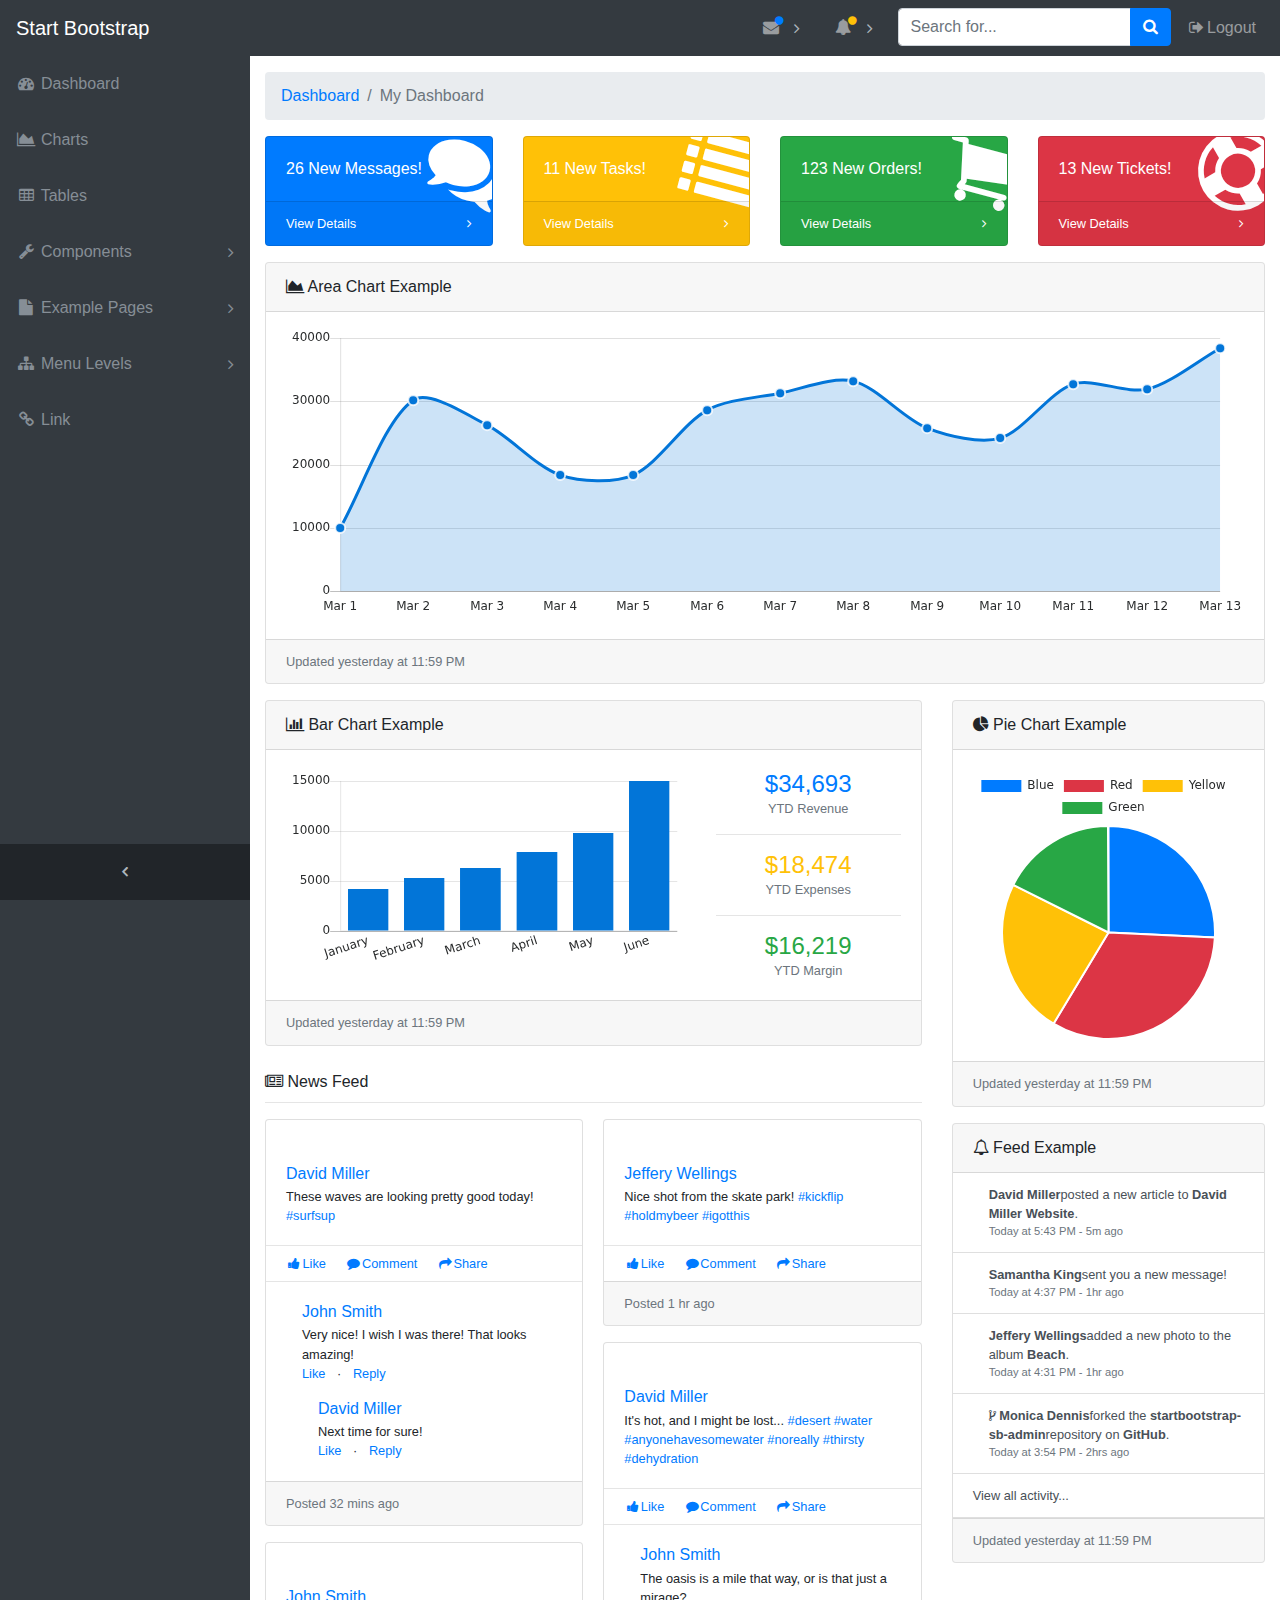
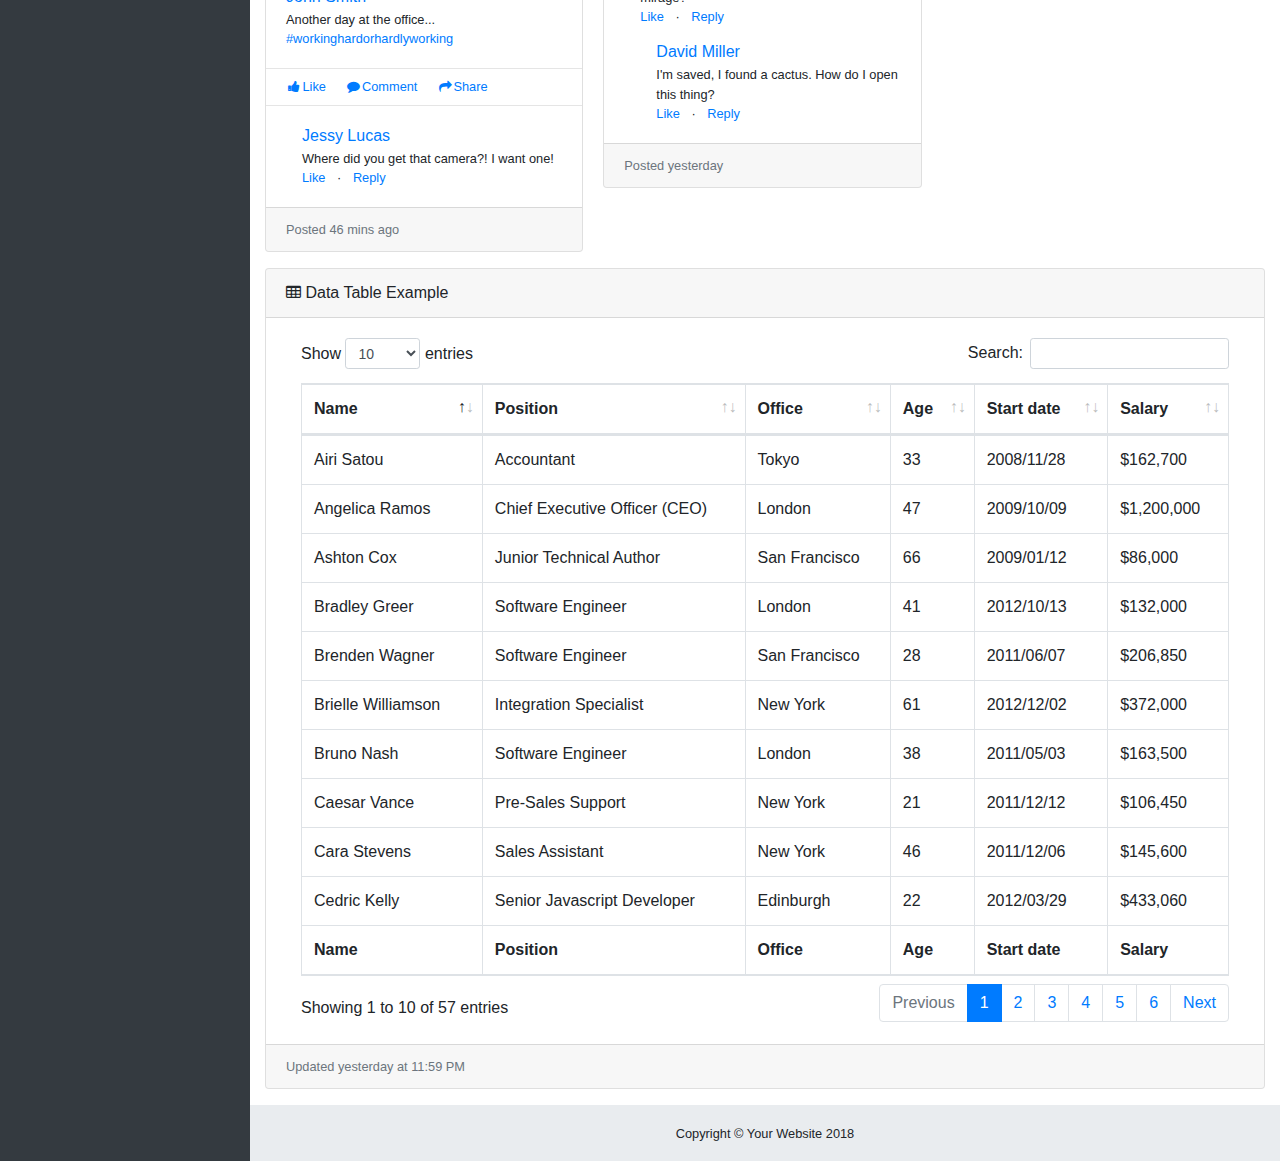
==== Web/template/index.html @ 7e34060b "creacion de estructura angularjs" ====
<!DOCTYPE html>
<html lang="en">

<head>
  <meta charset="utf-8">
  <meta http-equiv="X-UA-Compatible" content="IE=edge">
  <meta name="viewport" content="width=device-width, initial-scale=1, shrink-to-fit=no">
  <meta name="description" content="">
  <meta name="author" content="">
  <title>SB Admin - Start Bootstrap Template</title>
  <!-- Bootstrap core CSS-->
  <link href="vendor/bootstrap/css/bootstrap.min.css" rel="stylesheet">
  <!-- Custom fonts for this template-->
  <link href="vendor/font-awesome/css/font-awesome.min.css" rel="stylesheet" type="text/css">
  <!-- Page level plugin CSS-->
  <link href="vendor/datatables/dataTables.bootstrap4.css" rel="stylesheet">
  <!-- Custom styles for this template-->
  <link href="css/sb-admin.css" rel="stylesheet">
</head>

<body class="fixed-nav sticky-footer bg-dark" id="page-top">
  <!-- Navigation-->
  <nav class="navbar navbar-expand-lg navbar-dark bg-dark fixed-top" id="mainNav">
    <a class="navbar-brand" href="index.html">Start Bootstrap</a>
    <button class="navbar-toggler navbar-toggler-right" type="button" data-toggle="collapse" data-target="#navbarResponsive" aria-controls="navbarResponsive" aria-expanded="false" aria-label="Toggle navigation">
      <span class="navbar-toggler-icon"></span>
    </button>
    <div class="collapse navbar-collapse" id="navbarResponsive">
      <ul class="navbar-nav navbar-sidenav" id="exampleAccordion">
        <li class="nav-item" data-toggle="tooltip" data-placement="right" title="Dashboard">
          <a class="nav-link" href="index.html">
            <i class="fa fa-fw fa-dashboard"></i>
            <span class="nav-link-text">Dashboard</span>
          </a>
        </li>
        <li class="nav-item" data-toggle="tooltip" data-placement="right" title="Charts">
          <a class="nav-link" href="charts.html">
            <i class="fa fa-fw fa-area-chart"></i>
            <span class="nav-link-text">Charts</span>
          </a>
        </li>
        <li class="nav-item" data-toggle="tooltip" data-placement="right" title="Tables">
          <a class="nav-link" href="tables.html">
            <i class="fa fa-fw fa-table"></i>
            <span class="nav-link-text">Tables</span>
          </a>
        </li>
        <li class="nav-item" data-toggle="tooltip" data-placement="right" title="Components">
          <a class="nav-link nav-link-collapse collapsed" data-toggle="collapse" href="#collapseComponents" data-parent="#exampleAccordion">
            <i class="fa fa-fw fa-wrench"></i>
            <span class="nav-link-text">Components</span>
          </a>
          <ul class="sidenav-second-level collapse" id="collapseComponents">
            <li>
              <a href="navbar.html">Navbar</a>
            </li>
            <li>
              <a href="cards.html">Cards</a>
            </li>
          </ul>
        </li>
        <li class="nav-item" data-toggle="tooltip" data-placement="right" title="Example Pages">
          <a class="nav-link nav-link-collapse collapsed" data-toggle="collapse" href="#collapseExamplePages" data-parent="#exampleAccordion">
            <i class="fa fa-fw fa-file"></i>
            <span class="nav-link-text">Example Pages</span>
          </a>
          <ul class="sidenav-second-level collapse" id="collapseExamplePages">
            <li>
              <a href="login.html">Login Page</a>
            </li>
            <li>
              <a href="register.html">Registration Page</a>
            </li>
            <li>
              <a href="forgot-password.html">Forgot Password Page</a>
            </li>
            <li>
              <a href="blank.html">Blank Page</a>
            </li>
          </ul>
        </li>
        <li class="nav-item" data-toggle="tooltip" data-placement="right" title="Menu Levels">
          <a class="nav-link nav-link-collapse collapsed" data-toggle="collapse" href="#collapseMulti" data-parent="#exampleAccordion">
            <i class="fa fa-fw fa-sitemap"></i>
            <span class="nav-link-text">Menu Levels</span>
          </a>
          <ul class="sidenav-second-level collapse" id="collapseMulti">
            <li>
              <a href="#">Second Level Item</a>
            </li>
            <li>
              <a href="#">Second Level Item</a>
            </li>
            <li>
              <a href="#">Second Level Item</a>
            </li>
            <li>
              <a class="nav-link-collapse collapsed" data-toggle="collapse" href="#collapseMulti2">Third Level</a>
              <ul class="sidenav-third-level collapse" id="collapseMulti2">
                <li>
                  <a href="#">Third Level Item</a>
                </li>
                <li>
                  <a href="#">Third Level Item</a>
                </li>
                <li>
                  <a href="#">Third Level Item</a>
                </li>
              </ul>
            </li>
          </ul>
        </li>
        <li class="nav-item" data-toggle="tooltip" data-placement="right" title="Link">
          <a class="nav-link" href="#">
            <i class="fa fa-fw fa-link"></i>
            <span class="nav-link-text">Link</span>
          </a>
        </li>
      </ul>
      <ul class="navbar-nav sidenav-toggler">
        <li class="nav-item">
          <a class="nav-link text-center" id="sidenavToggler">
            <i class="fa fa-fw fa-angle-left"></i>
          </a>
        </li>
      </ul>
      <ul class="navbar-nav ml-auto">
        <li class="nav-item dropdown">
          <a class="nav-link dropdown-toggle mr-lg-2" id="messagesDropdown" href="#" data-toggle="dropdown" aria-haspopup="true" aria-expanded="false">
            <i class="fa fa-fw fa-envelope"></i>
            <span class="d-lg-none">Messages
              <span class="badge badge-pill badge-primary">12 New</span>
            </span>
            <span class="indicator text-primary d-none d-lg-block">
              <i class="fa fa-fw fa-circle"></i>
            </span>
          </a>
          <div class="dropdown-menu" aria-labelledby="messagesDropdown">
            <h6 class="dropdown-header">New Messages:</h6>
            <div class="dropdown-divider"></div>
            <a class="dropdown-item" href="#">
              <strong>David Miller</strong>
              <span class="small float-right text-muted">11:21 AM</span>
              <div class="dropdown-message small">Hey there! This new version of SB Admin is pretty awesome! These messages clip off when they reach the end of the box so they don't overflow over to the sides!</div>
            </a>
            <div class="dropdown-divider"></div>
            <a class="dropdown-item" href="#">
              <strong>Jane Smith</strong>
              <span class="small float-right text-muted">11:21 AM</span>
              <div class="dropdown-message small">I was wondering if you could meet for an appointment at 3:00 instead of 4:00. Thanks!</div>
            </a>
            <div class="dropdown-divider"></div>
            <a class="dropdown-item" href="#">
              <strong>John Doe</strong>
              <span class="small float-right text-muted">11:21 AM</span>
              <div class="dropdown-message small">I've sent the final files over to you for review. When you're able to sign off of them let me know and we can discuss distribution.</div>
            </a>
            <div class="dropdown-divider"></div>
            <a class="dropdown-item small" href="#">View all messages</a>
          </div>
        </li>
        <li class="nav-item dropdown">
          <a class="nav-link dropdown-toggle mr-lg-2" id="alertsDropdown" href="#" data-toggle="dropdown" aria-haspopup="true" aria-expanded="false">
            <i class="fa fa-fw fa-bell"></i>
            <span class="d-lg-none">Alerts
              <span class="badge badge-pill badge-warning">6 New</span>
            </span>
            <span class="indicator text-warning d-none d-lg-block">
              <i class="fa fa-fw fa-circle"></i>
            </span>
          </a>
          <div class="dropdown-menu" aria-labelledby="alertsDropdown">
            <h6 class="dropdown-header">New Alerts:</h6>
            <div class="dropdown-divider"></div>
            <a class="dropdown-item" href="#">
              <span class="text-success">
                <strong>
                  <i class="fa fa-long-arrow-up fa-fw"></i>Status Update</strong>
              </span>
              <span class="small float-right text-muted">11:21 AM</span>
              <div class="dropdown-message small">This is an automated server response message. All systems are online.</div>
            </a>
            <div class="dropdown-divider"></div>
            <a class="dropdown-item" href="#">
              <span class="text-danger">
                <strong>
                  <i class="fa fa-long-arrow-down fa-fw"></i>Status Update</strong>
              </span>
              <span class="small float-right text-muted">11:21 AM</span>
              <div class="dropdown-message small">This is an automated server response message. All systems are online.</div>
            </a>
            <div class="dropdown-divider"></div>
            <a class="dropdown-item" href="#">
              <span class="text-success">
                <strong>
                  <i class="fa fa-long-arrow-up fa-fw"></i>Status Update</strong>
              </span>
              <span class="small float-right text-muted">11:21 AM</span>
              <div class="dropdown-message small">This is an automated server response message. All systems are online.</div>
            </a>
            <div class="dropdown-divider"></div>
            <a class="dropdown-item small" href="#">View all alerts</a>
          </div>
        </li>
        <li class="nav-item">
          <form class="form-inline my-2 my-lg-0 mr-lg-2">
            <div class="input-group">
              <input class="form-control" type="text" placeholder="Search for...">
              <span class="input-group-append">
                <button class="btn btn-primary" type="button">
                  <i class="fa fa-search"></i>
                </button>
              </span>
            </div>
          </form>
        </li>
        <li class="nav-item">
          <a class="nav-link" data-toggle="modal" data-target="#exampleModal">
            <i class="fa fa-fw fa-sign-out"></i>Logout</a>
        </li>
      </ul>
    </div>
  </nav>
  <div class="content-wrapper">
    <div class="container-fluid">
      <!-- Breadcrumbs-->
      <ol class="breadcrumb">
        <li class="breadcrumb-item">
          <a href="#">Dashboard</a>
        </li>
        <li class="breadcrumb-item active">My Dashboard</li>
      </ol>
      <!-- Icon Cards-->
      <div class="row">
        <div class="col-xl-3 col-sm-6 mb-3">
          <div class="card text-white bg-primary o-hidden h-100">
            <div class="card-body">
              <div class="card-body-icon">
                <i class="fa fa-fw fa-comments"></i>
              </div>
              <div class="mr-5">26 New Messages!</div>
            </div>
            <a class="card-footer text-white clearfix small z-1" href="#">
              <span class="float-left">View Details</span>
              <span class="float-right">
                <i class="fa fa-angle-right"></i>
              </span>
            </a>
          </div>
        </div>
        <div class="col-xl-3 col-sm-6 mb-3">
          <div class="card text-white bg-warning o-hidden h-100">
            <div class="card-body">
              <div class="card-body-icon">
                <i class="fa fa-fw fa-list"></i>
              </div>
              <div class="mr-5">11 New Tasks!</div>
            </div>
            <a class="card-footer text-white clearfix small z-1" href="#">
              <span class="float-left">View Details</span>
              <span class="float-right">
                <i class="fa fa-angle-right"></i>
              </span>
            </a>
          </div>
        </div>
        <div class="col-xl-3 col-sm-6 mb-3">
          <div class="card text-white bg-success o-hidden h-100">
            <div class="card-body">
              <div class="card-body-icon">
                <i class="fa fa-fw fa-shopping-cart"></i>
              </div>
              <div class="mr-5">123 New Orders!</div>
            </div>
            <a class="card-footer text-white clearfix small z-1" href="#">
              <span class="float-left">View Details</span>
              <span class="float-right">
                <i class="fa fa-angle-right"></i>
              </span>
            </a>
          </div>
        </div>
        <div class="col-xl-3 col-sm-6 mb-3">
          <div class="card text-white bg-danger o-hidden h-100">
            <div class="card-body">
              <div class="card-body-icon">
                <i class="fa fa-fw fa-support"></i>
              </div>
              <div class="mr-5">13 New Tickets!</div>
            </div>
            <a class="card-footer text-white clearfix small z-1" href="#">
              <span class="float-left">View Details</span>
              <span class="float-right">
                <i class="fa fa-angle-right"></i>
              </span>
            </a>
          </div>
        </div>
      </div>
      <!-- Area Chart Example-->
      <div class="card mb-3">
        <div class="card-header">
          <i class="fa fa-area-chart"></i> Area Chart Example</div>
        <div class="card-body">
          <canvas id="myAreaChart" width="100%" height="30"></canvas>
        </div>
        <div class="card-footer small text-muted">Updated yesterday at 11:59 PM</div>
      </div>
      <div class="row">
        <div class="col-lg-8">
          <!-- Example Bar Chart Card-->
          <div class="card mb-3">
            <div class="card-header">
              <i class="fa fa-bar-chart"></i> Bar Chart Example</div>
            <div class="card-body">
              <div class="row">
                <div class="col-sm-8 my-auto">
                  <canvas id="myBarChart" width="100" height="50"></canvas>
                </div>
                <div class="col-sm-4 text-center my-auto">
                  <div class="h4 mb-0 text-primary">$34,693</div>
                  <div class="small text-muted">YTD Revenue</div>
                  <hr>
                  <div class="h4 mb-0 text-warning">$18,474</div>
                  <div class="small text-muted">YTD Expenses</div>
                  <hr>
                  <div class="h4 mb-0 text-success">$16,219</div>
                  <div class="small text-muted">YTD Margin</div>
                </div>
              </div>
            </div>
            <div class="card-footer small text-muted">Updated yesterday at 11:59 PM</div>
          </div>
          <!-- Card Columns Example Social Feed-->
          <div class="mb-0 mt-4">
            <i class="fa fa-newspaper-o"></i> News Feed</div>
          <hr class="mt-2">
          <div class="card-columns">
            <!-- Example Social Card-->
            <div class="card mb-3">
              <a href="#">
                <img class="card-img-top img-fluid w-100" src="https://unsplash.it/700/450?image=610" alt="">
              </a>
              <div class="card-body">
                <h6 class="card-title mb-1"><a href="#">David Miller</a></h6>
                <p class="card-text small">These waves are looking pretty good today!
                  <a href="#">#surfsup</a>
                </p>
              </div>
              <hr class="my-0">
              <div class="card-body py-2 small">
                <a class="mr-3 d-inline-block" href="#">
                  <i class="fa fa-fw fa-thumbs-up"></i>Like</a>
                <a class="mr-3 d-inline-block" href="#">
                  <i class="fa fa-fw fa-comment"></i>Comment</a>
                <a class="d-inline-block" href="#">
                  <i class="fa fa-fw fa-share"></i>Share</a>
              </div>
              <hr class="my-0">
              <div class="card-body small bg-faded">
                <div class="media">
                  <img class="d-flex mr-3" src="http://placehold.it/45x45" alt="">
                  <div class="media-body">
                    <h6 class="mt-0 mb-1"><a href="#">John Smith</a></h6>Very nice! I wish I was there! That looks amazing!
                    <ul class="list-inline mb-0">
                      <li class="list-inline-item">
                        <a href="#">Like</a>
                      </li>
                      <li class="list-inline-item">·</li>
                      <li class="list-inline-item">
                        <a href="#">Reply</a>
                      </li>
                    </ul>
                    <div class="media mt-3">
                      <a class="d-flex pr-3" href="#">
                        <img src="http://placehold.it/45x45" alt="">
                      </a>
                      <div class="media-body">
                        <h6 class="mt-0 mb-1"><a href="#">David Miller</a></h6>Next time for sure!
                        <ul class="list-inline mb-0">
                          <li class="list-inline-item">
                            <a href="#">Like</a>
                          </li>
                          <li class="list-inline-item">·</li>
                          <li class="list-inline-item">
                            <a href="#">Reply</a>
                          </li>
                        </ul>
                      </div>
                    </div>
                  </div>
                </div>
              </div>
              <div class="card-footer small text-muted">Posted 32 mins ago</div>
            </div>
            <!-- Example Social Card-->
            <div class="card mb-3">
              <a href="#">
                <img class="card-img-top img-fluid w-100" src="https://unsplash.it/700/450?image=180" alt="">
              </a>
              <div class="card-body">
                <h6 class="card-title mb-1"><a href="#">John Smith</a></h6>
                <p class="card-text small">Another day at the office...
                  <a href="#">#workinghardorhardlyworking</a>
                </p>
              </div>
              <hr class="my-0">
              <div class="card-body py-2 small">
                <a class="mr-3 d-inline-block" href="#">
                  <i class="fa fa-fw fa-thumbs-up"></i>Like</a>
                <a class="mr-3 d-inline-block" href="#">
                  <i class="fa fa-fw fa-comment"></i>Comment</a>
                <a class="d-inline-block" href="#">
                  <i class="fa fa-fw fa-share"></i>Share</a>
              </div>
              <hr class="my-0">
              <div class="card-body small bg-faded">
                <div class="media">
                  <img class="d-flex mr-3" src="http://placehold.it/45x45" alt="">
                  <div class="media-body">
                    <h6 class="mt-0 mb-1"><a href="#">Jessy Lucas</a></h6>Where did you get that camera?! I want one!
                    <ul class="list-inline mb-0">
                      <li class="list-inline-item">
                        <a href="#">Like</a>
                      </li>
                      <li class="list-inline-item">·</li>
                      <li class="list-inline-item">
                        <a href="#">Reply</a>
                      </li>
                    </ul>
                  </div>
                </div>
              </div>
              <div class="card-footer small text-muted">Posted 46 mins ago</div>
            </div>
            <!-- Example Social Card-->
            <div class="card mb-3">
              <a href="#">
                <img class="card-img-top img-fluid w-100" src="https://unsplash.it/700/450?image=281" alt="">
              </a>
              <div class="card-body">
                <h6 class="card-title mb-1"><a href="#">Jeffery Wellings</a></h6>
                <p class="card-text small">Nice shot from the skate park!
                  <a href="#">#kickflip</a>
                  <a href="#">#holdmybeer</a>
                  <a href="#">#igotthis</a>
                </p>
              </div>
              <hr class="my-0">
              <div class="card-body py-2 small">
                <a class="mr-3 d-inline-block" href="#">
                  <i class="fa fa-fw fa-thumbs-up"></i>Like</a>
                <a class="mr-3 d-inline-block" href="#">
                  <i class="fa fa-fw fa-comment"></i>Comment</a>
                <a class="d-inline-block" href="#">
                  <i class="fa fa-fw fa-share"></i>Share</a>
              </div>
              <div class="card-footer small text-muted">Posted 1 hr ago</div>
            </div>
            <!-- Example Social Card-->
            <div class="card mb-3">
              <a href="#">
                <img class="card-img-top img-fluid w-100" src="https://unsplash.it/700/450?image=185" alt="">
              </a>
              <div class="card-body">
                <h6 class="card-title mb-1"><a href="#">David Miller</a></h6>
                <p class="card-text small">It's hot, and I might be lost...
                  <a href="#">#desert</a>
                  <a href="#">#water</a>
                  <a href="#">#anyonehavesomewater</a>
                  <a href="#">#noreally</a>
                  <a href="#">#thirsty</a>
                  <a href="#">#dehydration</a>
                </p>
              </div>
              <hr class="my-0">
              <div class="card-body py-2 small">
                <a class="mr-3 d-inline-block" href="#">
                  <i class="fa fa-fw fa-thumbs-up"></i>Like</a>
                <a class="mr-3 d-inline-block" href="#">
                  <i class="fa fa-fw fa-comment"></i>Comment</a>
                <a class="d-inline-block" href="#">
                  <i class="fa fa-fw fa-share"></i>Share</a>
              </div>
              <hr class="my-0">
              <div class="card-body small bg-faded">
                <div class="media">
                  <img class="d-flex mr-3" src="http://placehold.it/45x45" alt="">
                  <div class="media-body">
                    <h6 class="mt-0 mb-1"><a href="#">John Smith</a></h6>The oasis is a mile that way, or is that just a mirage?
                    <ul class="list-inline mb-0">
                      <li class="list-inline-item">
                        <a href="#">Like</a>
                      </li>
                      <li class="list-inline-item">·</li>
                      <li class="list-inline-item">
                        <a href="#">Reply</a>
                      </li>
                    </ul>
                    <div class="media mt-3">
                      <a class="d-flex pr-3" href="#">
                        <img src="http://placehold.it/45x45" alt="">
                      </a>
                      <div class="media-body">
                        <h6 class="mt-0 mb-1"><a href="#">David Miller</a></h6>
                        <img class="img-fluid w-100 mb-1" src="https://unsplash.it/700/450?image=789" alt="">I'm saved, I found a cactus. How do I open this thing?
                        <ul class="list-inline mb-0">
                          <li class="list-inline-item">
                            <a href="#">Like</a>
                          </li>
                          <li class="list-inline-item">·</li>
                          <li class="list-inline-item">
                            <a href="#">Reply</a>
                          </li>
                        </ul>
                      </div>
                    </div>
                  </div>
                </div>
              </div>
              <div class="card-footer small text-muted">Posted yesterday</div>
            </div>
          </div>
          <!-- /Card Columns-->
        </div>
        <div class="col-lg-4">
          <!-- Example Pie Chart Card-->
          <div class="card mb-3">
            <div class="card-header">
              <i class="fa fa-pie-chart"></i> Pie Chart Example</div>
            <div class="card-body">
              <canvas id="myPieChart" width="100%" height="100"></canvas>
            </div>
            <div class="card-footer small text-muted">Updated yesterday at 11:59 PM</div>
          </div>
          <!-- Example Notifications Card-->
          <div class="card mb-3">
            <div class="card-header">
              <i class="fa fa-bell-o"></i> Feed Example</div>
            <div class="list-group list-group-flush small">
              <a class="list-group-item list-group-item-action" href="#">
                <div class="media">
                  <img class="d-flex mr-3 rounded-circle" src="http://placehold.it/45x45" alt="">
                  <div class="media-body">
                    <strong>David Miller</strong>posted a new article to
                    <strong>David Miller Website</strong>.
                    <div class="text-muted smaller">Today at 5:43 PM - 5m ago</div>
                  </div>
                </div>
              </a>
              <a class="list-group-item list-group-item-action" href="#">
                <div class="media">
                  <img class="d-flex mr-3 rounded-circle" src="http://placehold.it/45x45" alt="">
                  <div class="media-body">
                    <strong>Samantha King</strong>sent you a new message!
                    <div class="text-muted smaller">Today at 4:37 PM - 1hr ago</div>
                  </div>
                </div>
              </a>
              <a class="list-group-item list-group-item-action" href="#">
                <div class="media">
                  <img class="d-flex mr-3 rounded-circle" src="http://placehold.it/45x45" alt="">
                  <div class="media-body">
                    <strong>Jeffery Wellings</strong>added a new photo to the album
                    <strong>Beach</strong>.
                    <div class="text-muted smaller">Today at 4:31 PM - 1hr ago</div>
                  </div>
                </div>
              </a>
              <a class="list-group-item list-group-item-action" href="#">
                <div class="media">
                  <img class="d-flex mr-3 rounded-circle" src="http://placehold.it/45x45" alt="">
                  <div class="media-body">
                    <i class="fa fa-code-fork"></i>
                    <strong>Monica Dennis</strong>forked the
                    <strong>startbootstrap-sb-admin</strong>repository on
                    <strong>GitHub</strong>.
                    <div class="text-muted smaller">Today at 3:54 PM - 2hrs ago</div>
                  </div>
                </div>
              </a>
              <a class="list-group-item list-group-item-action" href="#">View all activity...</a>
            </div>
            <div class="card-footer small text-muted">Updated yesterday at 11:59 PM</div>
          </div>
        </div>
      </div>
      <!-- Example DataTables Card-->
      <div class="card mb-3">
        <div class="card-header">
          <i class="fa fa-table"></i> Data Table Example</div>
        <div class="card-body">
          <div class="table-responsive">
            <table class="table table-bordered" id="dataTable" width="100%" cellspacing="0">
              <thead>
                <tr>
                  <th>Name</th>
                  <th>Position</th>
                  <th>Office</th>
                  <th>Age</th>
                  <th>Start date</th>
                  <th>Salary</th>
                </tr>
              </thead>
              <tfoot>
                <tr>
                  <th>Name</th>
                  <th>Position</th>
                  <th>Office</th>
                  <th>Age</th>
                  <th>Start date</th>
                  <th>Salary</th>
                </tr>
              </tfoot>
              <tbody>
                <tr>
                  <td>Tiger Nixon</td>
                  <td>System Architect</td>
                  <td>Edinburgh</td>
                  <td>61</td>
                  <td>2011/04/25</td>
                  <td>$320,800</td>
                </tr>
                <tr>
                  <td>Garrett Winters</td>
                  <td>Accountant</td>
                  <td>Tokyo</td>
                  <td>63</td>
                  <td>2011/07/25</td>
                  <td>$170,750</td>
                </tr>
                <tr>
                  <td>Ashton Cox</td>
                  <td>Junior Technical Author</td>
                  <td>San Francisco</td>
                  <td>66</td>
                  <td>2009/01/12</td>
                  <td>$86,000</td>
                </tr>
                <tr>
                  <td>Cedric Kelly</td>
                  <td>Senior Javascript Developer</td>
                  <td>Edinburgh</td>
                  <td>22</td>
                  <td>2012/03/29</td>
                  <td>$433,060</td>
                </tr>
                <tr>
                  <td>Airi Satou</td>
                  <td>Accountant</td>
                  <td>Tokyo</td>
                  <td>33</td>
                  <td>2008/11/28</td>
                  <td>$162,700</td>
                </tr>
                <tr>
                  <td>Brielle Williamson</td>
                  <td>Integration Specialist</td>
                  <td>New York</td>
                  <td>61</td>
                  <td>2012/12/02</td>
                  <td>$372,000</td>
                </tr>
                <tr>
                  <td>Herrod Chandler</td>
                  <td>Sales Assistant</td>
                  <td>San Francisco</td>
                  <td>59</td>
                  <td>2012/08/06</td>
                  <td>$137,500</td>
                </tr>
                <tr>
                  <td>Rhona Davidson</td>
                  <td>Integration Specialist</td>
                  <td>Tokyo</td>
                  <td>55</td>
                  <td>2010/10/14</td>
                  <td>$327,900</td>
                </tr>
                <tr>
                  <td>Colleen Hurst</td>
                  <td>Javascript Developer</td>
                  <td>San Francisco</td>
                  <td>39</td>
                  <td>2009/09/15</td>
                  <td>$205,500</td>
                </tr>
                <tr>
                  <td>Sonya Frost</td>
                  <td>Software Engineer</td>
                  <td>Edinburgh</td>
                  <td>23</td>
                  <td>2008/12/13</td>
                  <td>$103,600</td>
                </tr>
                <tr>
                  <td>Jena Gaines</td>
                  <td>Office Manager</td>
                  <td>London</td>
                  <td>30</td>
                  <td>2008/12/19</td>
                  <td>$90,560</td>
                </tr>
                <tr>
                  <td>Quinn Flynn</td>
                  <td>Support Lead</td>
                  <td>Edinburgh</td>
                  <td>22</td>
                  <td>2013/03/03</td>
                  <td>$342,000</td>
                </tr>
                <tr>
                  <td>Charde Marshall</td>
                  <td>Regional Director</td>
                  <td>San Francisco</td>
                  <td>36</td>
                  <td>2008/10/16</td>
                  <td>$470,600</td>
                </tr>
                <tr>
                  <td>Haley Kennedy</td>
                  <td>Senior Marketing Designer</td>
                  <td>London</td>
                  <td>43</td>
                  <td>2012/12/18</td>
                  <td>$313,500</td>
                </tr>
                <tr>
                  <td>Tatyana Fitzpatrick</td>
                  <td>Regional Director</td>
                  <td>London</td>
                  <td>19</td>
                  <td>2010/03/17</td>
                  <td>$385,750</td>
                </tr>
                <tr>
                  <td>Michael Silva</td>
                  <td>Marketing Designer</td>
                  <td>London</td>
                  <td>66</td>
                  <td>2012/11/27</td>
                  <td>$198,500</td>
                </tr>
                <tr>
                  <td>Paul Byrd</td>
                  <td>Chief Financial Officer (CFO)</td>
                  <td>New York</td>
                  <td>64</td>
                  <td>2010/06/09</td>
                  <td>$725,000</td>
                </tr>
                <tr>
                  <td>Gloria Little</td>
                  <td>Systems Administrator</td>
                  <td>New York</td>
                  <td>59</td>
                  <td>2009/04/10</td>
                  <td>$237,500</td>
                </tr>
                <tr>
                  <td>Bradley Greer</td>
                  <td>Software Engineer</td>
                  <td>London</td>
                  <td>41</td>
                  <td>2012/10/13</td>
                  <td>$132,000</td>
                </tr>
                <tr>
                  <td>Dai Rios</td>
                  <td>Personnel Lead</td>
                  <td>Edinburgh</td>
                  <td>35</td>
                  <td>2012/09/26</td>
                  <td>$217,500</td>
                </tr>
                <tr>
                  <td>Jenette Caldwell</td>
                  <td>Development Lead</td>
                  <td>New York</td>
                  <td>30</td>
                  <td>2011/09/03</td>
                  <td>$345,000</td>
                </tr>
                <tr>
                  <td>Yuri Berry</td>
                  <td>Chief Marketing Officer (CMO)</td>
                  <td>New York</td>
                  <td>40</td>
                  <td>2009/06/25</td>
                  <td>$675,000</td>
                </tr>
                <tr>
                  <td>Caesar Vance</td>
                  <td>Pre-Sales Support</td>
                  <td>New York</td>
                  <td>21</td>
                  <td>2011/12/12</td>
                  <td>$106,450</td>
                </tr>
                <tr>
                  <td>Doris Wilder</td>
                  <td>Sales Assistant</td>
                  <td>Sidney</td>
                  <td>23</td>
                  <td>2010/09/20</td>
                  <td>$85,600</td>
                </tr>
                <tr>
                  <td>Angelica Ramos</td>
                  <td>Chief Executive Officer (CEO)</td>
                  <td>London</td>
                  <td>47</td>
                  <td>2009/10/09</td>
                  <td>$1,200,000</td>
                </tr>
                <tr>
                  <td>Gavin Joyce</td>
                  <td>Developer</td>
                  <td>Edinburgh</td>
                  <td>42</td>
                  <td>2010/12/22</td>
                  <td>$92,575</td>
                </tr>
                <tr>
                  <td>Jennifer Chang</td>
                  <td>Regional Director</td>
                  <td>Singapore</td>
                  <td>28</td>
                  <td>2010/11/14</td>
                  <td>$357,650</td>
                </tr>
                <tr>
                  <td>Brenden Wagner</td>
                  <td>Software Engineer</td>
                  <td>San Francisco</td>
                  <td>28</td>
                  <td>2011/06/07</td>
                  <td>$206,850</td>
                </tr>
                <tr>
                  <td>Fiona Green</td>
                  <td>Chief Operating Officer (COO)</td>
                  <td>San Francisco</td>
                  <td>48</td>
                  <td>2010/03/11</td>
                  <td>$850,000</td>
                </tr>
                <tr>
                  <td>Shou Itou</td>
                  <td>Regional Marketing</td>
                  <td>Tokyo</td>
                  <td>20</td>
                  <td>2011/08/14</td>
                  <td>$163,000</td>
                </tr>
                <tr>
                  <td>Michelle House</td>
                  <td>Integration Specialist</td>
                  <td>Sidney</td>
                  <td>37</td>
                  <td>2011/06/02</td>
                  <td>$95,400</td>
                </tr>
                <tr>
                  <td>Suki Burks</td>
                  <td>Developer</td>
                  <td>London</td>
                  <td>53</td>
                  <td>2009/10/22</td>
                  <td>$114,500</td>
                </tr>
                <tr>
                  <td>Prescott Bartlett</td>
                  <td>Technical Author</td>
                  <td>London</td>
                  <td>27</td>
                  <td>2011/05/07</td>
                  <td>$145,000</td>
                </tr>
                <tr>
                  <td>Gavin Cortez</td>
                  <td>Team Leader</td>
                  <td>San Francisco</td>
                  <td>22</td>
                  <td>2008/10/26</td>
                  <td>$235,500</td>
                </tr>
                <tr>
                  <td>Martena Mccray</td>
                  <td>Post-Sales support</td>
                  <td>Edinburgh</td>
                  <td>46</td>
                  <td>2011/03/09</td>
                  <td>$324,050</td>
                </tr>
                <tr>
                  <td>Unity Butler</td>
                  <td>Marketing Designer</td>
                  <td>San Francisco</td>
                  <td>47</td>
                  <td>2009/12/09</td>
                  <td>$85,675</td>
                </tr>
                <tr>
                  <td>Howard Hatfield</td>
                  <td>Office Manager</td>
                  <td>San Francisco</td>
                  <td>51</td>
                  <td>2008/12/16</td>
                  <td>$164,500</td>
                </tr>
                <tr>
                  <td>Hope Fuentes</td>
                  <td>Secretary</td>
                  <td>San Francisco</td>
                  <td>41</td>
                  <td>2010/02/12</td>
                  <td>$109,850</td>
                </tr>
                <tr>
                  <td>Vivian Harrell</td>
                  <td>Financial Controller</td>
                  <td>San Francisco</td>
                  <td>62</td>
                  <td>2009/02/14</td>
                  <td>$452,500</td>
                </tr>
                <tr>
                  <td>Timothy Mooney</td>
                  <td>Office Manager</td>
                  <td>London</td>
                  <td>37</td>
                  <td>2008/12/11</td>
                  <td>$136,200</td>
                </tr>
                <tr>
                  <td>Jackson Bradshaw</td>
                  <td>Director</td>
                  <td>New York</td>
                  <td>65</td>
                  <td>2008/09/26</td>
                  <td>$645,750</td>
                </tr>
                <tr>
                  <td>Olivia Liang</td>
                  <td>Support Engineer</td>
                  <td>Singapore</td>
                  <td>64</td>
                  <td>2011/02/03</td>
                  <td>$234,500</td>
                </tr>
                <tr>
                  <td>Bruno Nash</td>
                  <td>Software Engineer</td>
                  <td>London</td>
                  <td>38</td>
                  <td>2011/05/03</td>
                  <td>$163,500</td>
                </tr>
                <tr>
                  <td>Sakura Yamamoto</td>
                  <td>Support Engineer</td>
                  <td>Tokyo</td>
                  <td>37</td>
                  <td>2009/08/19</td>
                  <td>$139,575</td>
                </tr>
                <tr>
                  <td>Thor Walton</td>
                  <td>Developer</td>
                  <td>New York</td>
                  <td>61</td>
                  <td>2013/08/11</td>
                  <td>$98,540</td>
                </tr>
                <tr>
                  <td>Finn Camacho</td>
                  <td>Support Engineer</td>
                  <td>San Francisco</td>
                  <td>47</td>
                  <td>2009/07/07</td>
                  <td>$87,500</td>
                </tr>
                <tr>
                  <td>Serge Baldwin</td>
                  <td>Data Coordinator</td>
                  <td>Singapore</td>
                  <td>64</td>
                  <td>2012/04/09</td>
                  <td>$138,575</td>
                </tr>
                <tr>
                  <td>Zenaida Frank</td>
                  <td>Software Engineer</td>
                  <td>New York</td>
                  <td>63</td>
                  <td>2010/01/04</td>
                  <td>$125,250</td>
                </tr>
                <tr>
                  <td>Zorita Serrano</td>
                  <td>Software Engineer</td>
                  <td>San Francisco</td>
                  <td>56</td>
                  <td>2012/06/01</td>
                  <td>$115,000</td>
                </tr>
                <tr>
                  <td>Jennifer Acosta</td>
                  <td>Junior Javascript Developer</td>
                  <td>Edinburgh</td>
                  <td>43</td>
                  <td>2013/02/01</td>
                  <td>$75,650</td>
                </tr>
                <tr>
                  <td>Cara Stevens</td>
                  <td>Sales Assistant</td>
                  <td>New York</td>
                  <td>46</td>
                  <td>2011/12/06</td>
                  <td>$145,600</td>
                </tr>
                <tr>
                  <td>Hermione Butler</td>
                  <td>Regional Director</td>
                  <td>London</td>
                  <td>47</td>
                  <td>2011/03/21</td>
                  <td>$356,250</td>
                </tr>
                <tr>
                  <td>Lael Greer</td>
                  <td>Systems Administrator</td>
                  <td>London</td>
                  <td>21</td>
                  <td>2009/02/27</td>
                  <td>$103,500</td>
                </tr>
                <tr>
                  <td>Jonas Alexander</td>
                  <td>Developer</td>
                  <td>San Francisco</td>
                  <td>30</td>
                  <td>2010/07/14</td>
                  <td>$86,500</td>
                </tr>
                <tr>
                  <td>Shad Decker</td>
                  <td>Regional Director</td>
                  <td>Edinburgh</td>
                  <td>51</td>
                  <td>2008/11/13</td>
                  <td>$183,000</td>
                </tr>
                <tr>
                  <td>Michael Bruce</td>
                  <td>Javascript Developer</td>
                  <td>Singapore</td>
                  <td>29</td>
                  <td>2011/06/27</td>
                  <td>$183,000</td>
                </tr>
                <tr>
                  <td>Donna Snider</td>
                  <td>Customer Support</td>
                  <td>New York</td>
                  <td>27</td>
                  <td>2011/01/25</td>
                  <td>$112,000</td>
                </tr>
              </tbody>
            </table>
          </div>
        </div>
        <div class="card-footer small text-muted">Updated yesterday at 11:59 PM</div>
      </div>
    </div>
    <!-- /.container-fluid-->
    <!-- /.content-wrapper-->
    <footer class="sticky-footer">
      <div class="container">
        <div class="text-center">
          <small>Copyright © Your Website 2018</small>
        </div>
      </div>
    </footer>
    <!-- Scroll to Top Button-->
    <a class="scroll-to-top rounded" href="#page-top">
      <i class="fa fa-angle-up"></i>
    </a>
    <!-- Logout Modal-->
    <div class="modal fade" id="exampleModal" tabindex="-1" role="dialog" aria-labelledby="exampleModalLabel" aria-hidden="true">
      <div class="modal-dialog" role="document">
        <div class="modal-content">
          <div class="modal-header">
            <h5 class="modal-title" id="exampleModalLabel">Ready to Leave?</h5>
            <button class="close" type="button" data-dismiss="modal" aria-label="Close">
              <span aria-hidden="true">×</span>
            </button>
          </div>
          <div class="modal-body">Select "Logout" below if you are ready to end your current session.</div>
          <div class="modal-footer">
            <button class="btn btn-secondary" type="button" data-dismiss="modal">Cancel</button>
            <a class="btn btn-primary" href="login.html">Logout</a>
          </div>
        </div>
      </div>
    </div>
    <!-- Bootstrap core JavaScript-->
    <script src="vendor/jquery/jquery.min.js"></script>
    <script src="vendor/bootstrap/js/bootstrap.bundle.min.js"></script>
    <!-- Core plugin JavaScript-->
    <script src="vendor/jquery-easing/jquery.easing.min.js"></script>
    <!-- Page level plugin JavaScript-->
    <script src="vendor/chart.js/Chart.min.js"></script>
    <script src="vendor/datatables/jquery.dataTables.js"></script>
    <script src="vendor/datatables/dataTables.bootstrap4.js"></script>
    <!-- Custom scripts for all pages-->
    <script src="js/sb-admin.min.js"></script>
    <!-- Custom scripts for this page-->
    <script src="js/sb-admin-datatables.min.js"></script>
    <script src="js/sb-admin-charts.min.js"></script>
  </div>
</body>

</html>
---- Web/template/css/sb-admin.css ----
html {
  position: relative;
  min-height: 100%;
}

body {
  overflow-x: hidden;
}

body.sticky-footer {
  margin-bottom: 56px;
}

body.sticky-footer .content-wrapper {
  min-height: calc(100vh - 56px - 56px);
}

body.fixed-nav {
  padding-top: 56px;
}

.content-wrapper {
  min-height: calc(100vh - 56px);
  padding-top: 1rem;
}

.scroll-to-top {
  position: fixed;
  right: 15px;
  bottom: 3px;
  display: none;
  width: 50px;
  height: 50px;
  text-align: center;
  color: white;
  background: rgba(52, 58, 64, 0.5);
  line-height: 45px;
}

.scroll-to-top:focus, .scroll-to-top:hover {
  color: white;
}

.scroll-to-top:hover {
  background: #343a40;
}

.scroll-to-top i {
  font-weight: 800;
}

.smaller {
  font-size: 0.7rem;
}

.o-hidden {
  overflow: hidden !important;
}

.z-0 {
  z-index: 0;
}

.z-1 {
  z-index: 1;
}

#mainNav .navbar-collapse {
  overflow: auto;
  max-height: 75vh;
}

#mainNav .navbar-collapse .navbar-nav .nav-item .nav-link {
  cursor: pointer;
}

#mainNav .navbar-collapse .navbar-sidenav .nav-link-collapse:after {
  float: right;
  content: '\f107';
  font-family: 'FontAwesome';
}

#mainNav .navbar-collapse .navbar-sidenav .nav-link-collapse.collapsed:after {
  content: '\f105';
}

#mainNav .navbar-collapse .navbar-sidenav .sidenav-second-level,
#mainNav .navbar-collapse .navbar-sidenav .sidenav-third-level {
  padding-left: 0;
}

#mainNav .navbar-collapse .navbar-sidenav .sidenav-second-level > li > a,
#mainNav .navbar-collapse .navbar-sidenav .sidenav-third-level > li > a {
  display: block;
  padding: 0.5em 0;
}

#mainNav .navbar-collapse .navbar-sidenav .sidenav-second-level > li > a:focus, #mainNav .navbar-collapse .navbar-sidenav .sidenav-second-level > li > a:hover,
#mainNav .navbar-collapse .navbar-sidenav .sidenav-third-level > li > a:focus,
#mainNav .navbar-collapse .navbar-sidenav .sidenav-third-level > li > a:hover {
  text-decoration: none;
}

#mainNav .navbar-collapse .navbar-sidenav .sidenav-second-level > li > a {
  padding-left: 1em;
}

#mainNav .navbar-collapse .navbar-sidenav .sidenav-third-level > li > a {
  padding-left: 2em;
}

#mainNav .navbar-collapse .sidenav-toggler {
  display: none;
}

#mainNav .navbar-collapse .navbar-nav > .nav-item.dropdown > .nav-link {
  position: relative;
  min-width: 45px;
}

#mainNav .navbar-collapse .navbar-nav > .nav-item.dropdown > .nav-link:after {
  float: right;
  width: auto;
  content: '\f105';
  border: none;
  font-family: 'FontAwesome';
}

#mainNav .navbar-collapse .navbar-nav > .nav-item.dropdown > .nav-link .indicator {
  position: absolute;
  top: 5px;
  left: 21px;
  font-size: 10px;
}

#mainNav .navbar-collapse .navbar-nav > .nav-item.dropdown.show > .nav-link:after {
  content: '\f107';
}

#mainNav .navbar-collapse .navbar-nav > .nav-item.dropdown .dropdown-menu > .dropdown-item > .dropdown-message {
  overflow: hidden;
  max-width: none;
  text-overflow: ellipsis;
}

@media (min-width: 992px) {
  #mainNav .navbar-brand {
    width: 250px;
  }
  #mainNav .navbar-collapse {
    overflow: visible;
    max-height: none;
  }
  #mainNav .navbar-collapse .navbar-sidenav {
    position: absolute;
    top: 0;
    left: 0;
    -webkit-flex-direction: column;
    -ms-flex-direction: column;
    flex-direction: column;
    margin-top: 56px;
  }
  #mainNav .navbar-collapse .navbar-sidenav > .nav-item {
    width: 250px;
    padding: 0;
  }
  #mainNav .navbar-collapse .navbar-sidenav > .nav-item > .nav-link {
    padding: 1em;
  }
  #mainNav .navbar-collapse .navbar-sidenav > .nav-item .sidenav-second-level,
  #mainNav .navbar-collapse .navbar-sidenav > .nav-item .sidenav-third-level {
    padding-left: 0;
    list-style: none;
  }
  #mainNav .navbar-collapse .navbar-sidenav > .nav-item .sidenav-second-level > li,
  #mainNav .navbar-collapse .navbar-sidenav > .nav-item .sidenav-third-level > li {
    width: 250px;
  }
  #mainNav .navbar-collapse .navbar-sidenav > .nav-item .sidenav-second-level > li > a,
  #mainNav .navbar-collapse .navbar-sidenav > .nav-item .sidenav-third-level > li > a {
    padding: 1em;
  }
  #mainNav .navbar-collapse .navbar-sidenav > .nav-item .sidenav-second-level > li > a {
    padding-left: 2.75em;
  }
  #mainNav .navbar-collapse .navbar-sidenav > .nav-item .sidenav-third-level > li > a {
    padding-left: 3.75em;
  }
  #mainNav .navbar-collapse .navbar-nav > .nav-item.dropdown > .nav-link {
    min-width: 0;
  }
  #mainNav .navbar-collapse .navbar-nav > .nav-item.dropdown > .nav-link:after {
    width: 24px;
    text-align: center;
  }
  #mainNav .navbar-collapse .navbar-nav > .nav-item.dropdown .dropdown-menu > .dropdown-item > .dropdown-message {
    max-width: 300px;
  }
}

#mainNav.fixed-top .sidenav-toggler {
  display: none;
}

@media (min-width: 992px) {
  #mainNav.fixed-top .navbar-sidenav {
    height: calc(100vh - 112px);
  }
  #mainNav.fixed-top .sidenav-toggler {
    position: absolute;
    top: 0;
    left: 0;
    display: flex;
    -webkit-flex-direction: column;
    -ms-flex-direction: column;
    flex-direction: column;
    margin-top: calc(100vh - 56px);
  }
  #mainNav.fixed-top .sidenav-toggler > .nav-item {
    width: 250px;
    padding: 0;
  }
  #mainNav.fixed-top .sidenav-toggler > .nav-item > .nav-link {
    padding: 1em;
  }
}

#mainNav.fixed-top.navbar-dark .sidenav-toggler {
  background-color: #212529;
}

#mainNav.fixed-top.navbar-dark .sidenav-toggler a i {
  color: #adb5bd;
}

#mainNav.fixed-top.navbar-light .sidenav-toggler {
  background-color: #dee2e6;
}

#mainNav.fixed-top.navbar-light .sidenav-toggler a i {
  color: rgba(0, 0, 0, 0.5);
}

body.sidenav-toggled #mainNav.fixed-top .sidenav-toggler {
  overflow-x: hidden;
  width: 55px;
}

body.sidenav-toggled #mainNav.fixed-top .sidenav-toggler .nav-item,
body.sidenav-toggled #mainNav.fixed-top .sidenav-toggler .nav-link {
  width: 55px !important;
}

body.sidenav-toggled #mainNav.fixed-top #sidenavToggler i {
  -webkit-transform: scaleX(-1);
  -moz-transform: scaleX(-1);
  -o-transform: scaleX(-1);
  transform: scaleX(-1);
  filter: FlipH;
  -ms-filter: 'FlipH';
}

#mainNav.static-top .sidenav-toggler {
  display: none;
}

@media (min-width: 992px) {
  #mainNav.static-top .sidenav-toggler {
    display: flex;
  }
}

body.sidenav-toggled #mainNav.static-top #sidenavToggler i {
  -webkit-transform: scaleX(-1);
  -moz-transform: scaleX(-1);
  -o-transform: scaleX(-1);
  transform: scaleX(-1);
  filter: FlipH;
  -ms-filter: 'FlipH';
}

.content-wrapper {
  overflow-x: hidden;
  background: white;
}

@media (min-width: 992px) {
  .content-wrapper {
    margin-left: 250px;
  }
}

#sidenavToggler i {
  font-weight: 800;
}

.navbar-sidenav-tooltip.show {
  display: none;
}

@media (min-width: 992px) {
  body.sidenav-toggled .content-wrapper {
    margin-left: 55px;
  }
}

body.sidenav-toggled .navbar-sidenav {
  width: 55px;
}

body.sidenav-toggled .navbar-sidenav .nav-link-text {
  display: none;
}

body.sidenav-toggled .navbar-sidenav .nav-item,
body.sidenav-toggled .navbar-sidenav .nav-link {
  width: 55px !important;
}

body.sidenav-toggled .navbar-sidenav .nav-item:after,
body.sidenav-toggled .navbar-sidenav .nav-link:after {
  display: none;
}

body.sidenav-toggled .navbar-sidenav .nav-item {
  white-space: nowrap;
}

body.sidenav-toggled .navbar-sidenav-tooltip.show {
  display: flex;
}

#mainNav.navbar-dark .navbar-collapse .navbar-sidenav .nav-link-collapse:after {
  color: #868e96;
}

#mainNav.navbar-dark .navbar-collapse .navbar-sidenav > .nav-item > .nav-link {
  color: #868e96;
}

#mainNav.navbar-dark .navbar-collapse .navbar-sidenav > .nav-item > .nav-link:hover {
  color: #adb5bd;
}

#mainNav.navbar-dark .navbar-collapse .navbar-sidenav > .nav-item .sidenav-second-level > li > a,
#mainNav.navbar-dark .navbar-collapse .navbar-sidenav > .nav-item .sidenav-third-level > li > a {
  color: #868e96;
}

#mainNav.navbar-dark .navbar-collapse .navbar-sidenav > .nav-item .sidenav-second-level > li > a:focus, #mainNav.navbar-dark .navbar-collapse .navbar-sidenav > .nav-item .sidenav-second-level > li > a:hover,
#mainNav.navbar-dark .navbar-collapse .navbar-sidenav > .nav-item .sidenav-third-level > li > a:focus,
#mainNav.navbar-dark .navbar-collapse .navbar-sidenav > .nav-item .sidenav-third-level > li > a:hover {
  color: #adb5bd;
}

#mainNav.navbar-dark .navbar-collapse .navbar-nav > .nav-item.dropdown > .nav-link:after {
  color: #adb5bd;
}

@media (min-width: 992px) {
  #mainNav.navbar-dark .navbar-collapse .navbar-sidenav {
    background: #343a40;
  }
  #mainNav.navbar-dark .navbar-collapse .navbar-sidenav li.active a {
    color: white !important;
    background-color: #495057;
  }
  #mainNav.navbar-dark .navbar-collapse .navbar-sidenav li.active a:focus, #mainNav.navbar-dark .navbar-collapse .navbar-sidenav li.active a:hover {
    color: white;
  }
  #mainNav.navbar-dark .navbar-collapse .navbar-sidenav > .nav-item .sidenav-second-level,
  #mainNav.navbar-dark .navbar-collapse .navbar-sidenav > .nav-item .sidenav-third-level {
    background: #343a40;
  }
}

#mainNav.navbar-light .navbar-collapse .navbar-sidenav .nav-link-collapse:after {
  color: rgba(0, 0, 0, 0.5);
}

#mainNav.navbar-light .navbar-collapse .navbar-sidenav > .nav-item > .nav-link {
  color: rgba(0, 0, 0, 0.5);
}

#mainNav.navbar-light .navbar-collapse .navbar-sidenav > .nav-item > .nav-link:hover {
  color: rgba(0, 0, 0, 0.7);
}

#mainNav.navbar-light .navbar-collapse .navbar-sidenav > .nav-item .sidenav-second-level > li > a,
#mainNav.navbar-light .navbar-collapse .navbar-sidenav > .nav-item .sidenav-third-level > li > a {
  color: rgba(0, 0, 0, 0.5);
}

#mainNav.navbar-light .navbar-collapse .navbar-sidenav > .nav-item .sidenav-second-level > li > a:focus, #mainNav.navbar-light .navbar-collapse .navbar-sidenav > .nav-item .sidenav-second-level > li > a:hover,
#mainNav.navbar-light .navbar-collapse .navbar-sidenav > .nav-item .sidenav-third-level > li > a:focus,
#mainNav.navbar-light .navbar-collapse .navbar-sidenav > .nav-item .sidenav-third-level > li > a:hover {
  color: rgba(0, 0, 0, 0.7);
}

#mainNav.navbar-light .navbar-collapse .navbar-nav > .nav-item.dropdown > .nav-link:after {
  color: rgba(0, 0, 0, 0.5);
}

@media (min-width: 992px) {
  #mainNav.navbar-light .navbar-collapse .navbar-sidenav {
    background: #f8f9fa;
  }
  #mainNav.navbar-light .navbar-collapse .navbar-sidenav li.active a {
    color: #000 !important;
    background-color: #e9ecef;
  }
  #mainNav.navbar-light .navbar-collapse .navbar-sidenav li.active a:focus, #mainNav.navbar-light .navbar-collapse .navbar-sidenav li.active a:hover {
    color: #000;
  }
  #mainNav.navbar-light .navbar-collapse .navbar-sidenav > .nav-item .sidenav-second-level,
  #mainNav.navbar-light .navbar-collapse .navbar-sidenav > .nav-item .sidenav-third-level {
    background: #f8f9fa;
  }
}

.card-body-icon {
  position: absolute;
  z-index: 0;
  top: -25px;
  right: -25px;
  font-size: 5rem;
  -webkit-transform: rotate(15deg);
  -ms-transform: rotate(15deg);
  transform: rotate(15deg);
}

@media (min-width: 576px) {
  .card-columns {
    column-count: 1;
  }
}

@media (min-width: 768px) {
  .card-columns {
    column-count: 2;
  }
}

@media (min-width: 1200px) {
  .card-columns {
    column-count: 2;
  }
}

.card-login {
  max-width: 25rem;
}

.card-register {
  max-width: 40rem;
}

footer.sticky-footer {
  position: absolute;
  right: 0;
  bottom: 0;
  width: 100%;
  height: 56px;
  background-color: #e9ecef;
  line-height: 55px;
}

@media (min-width: 992px) {
  footer.sticky-footer {
    width: calc(100% - 250px);
  }
}

@media (min-width: 992px) {
  body.sidenav-toggled footer.sticky-footer {
    width: calc(100% - 55px);
  }
}
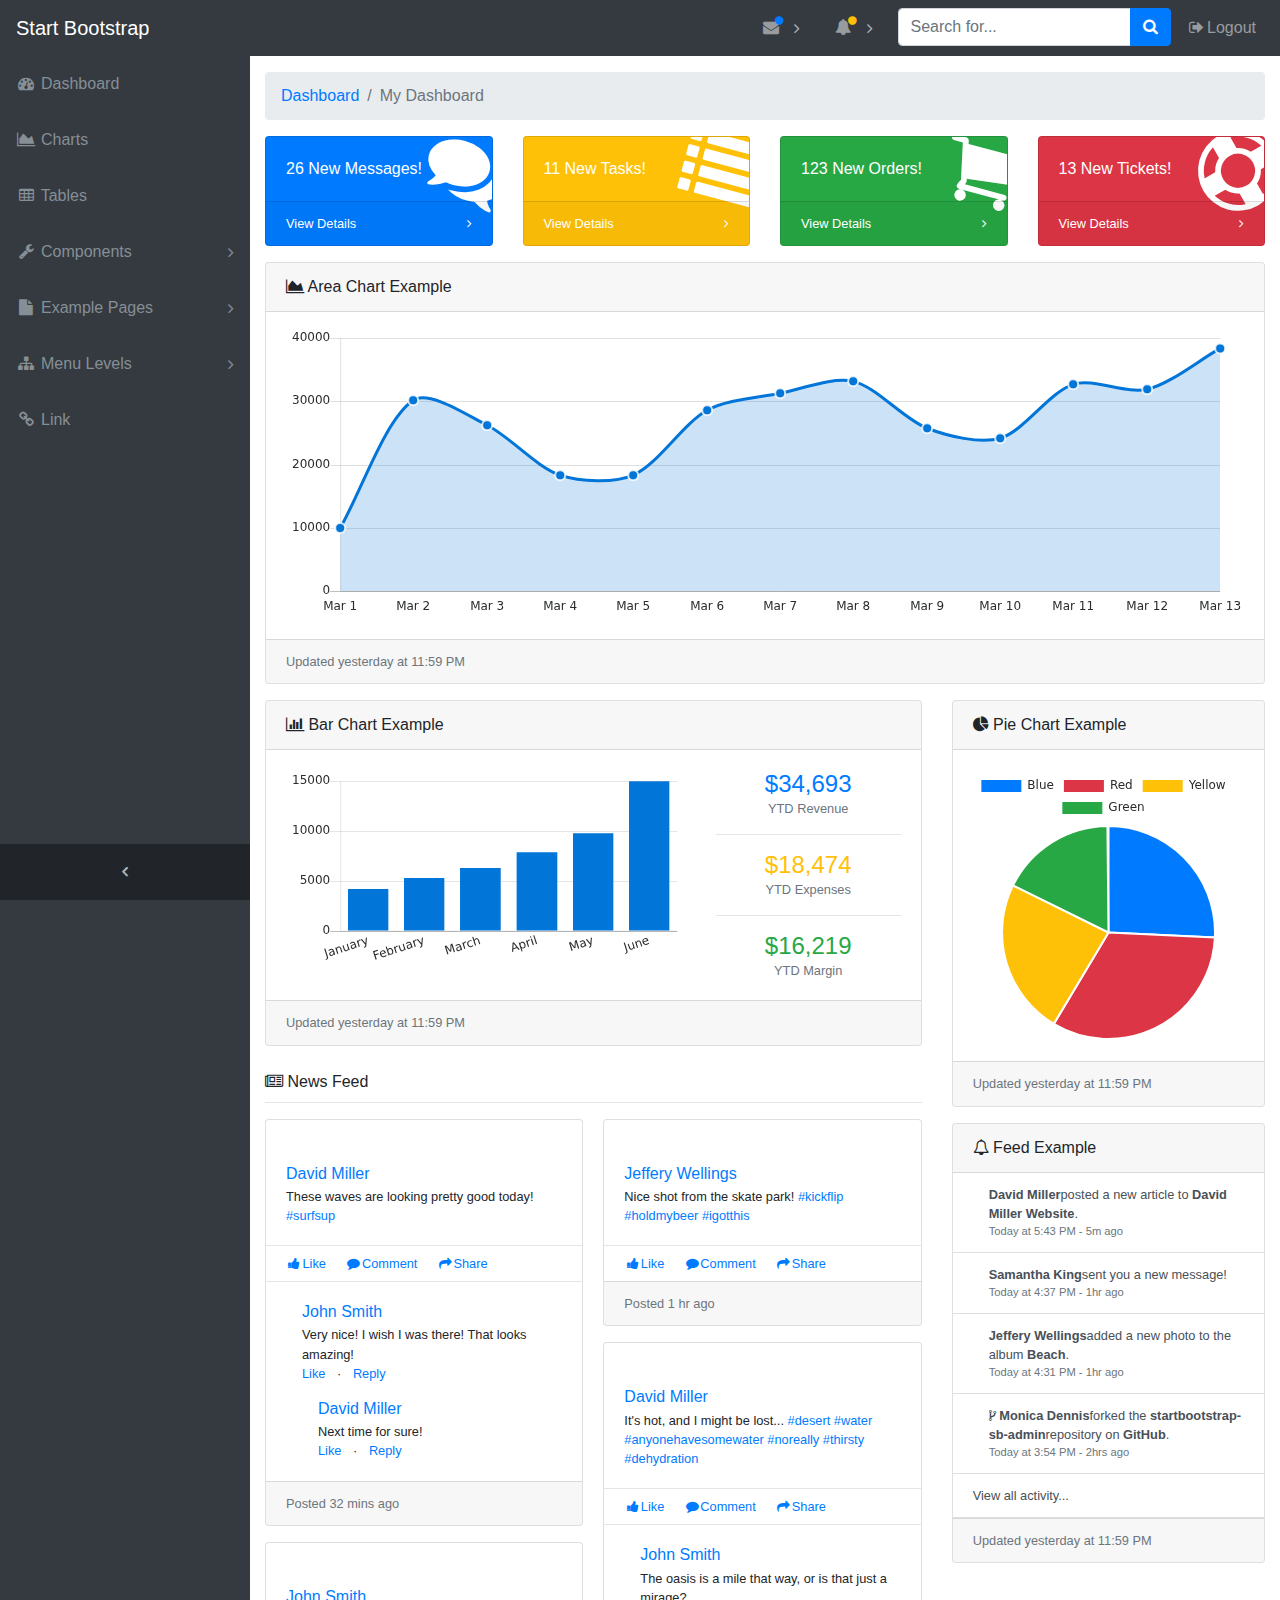
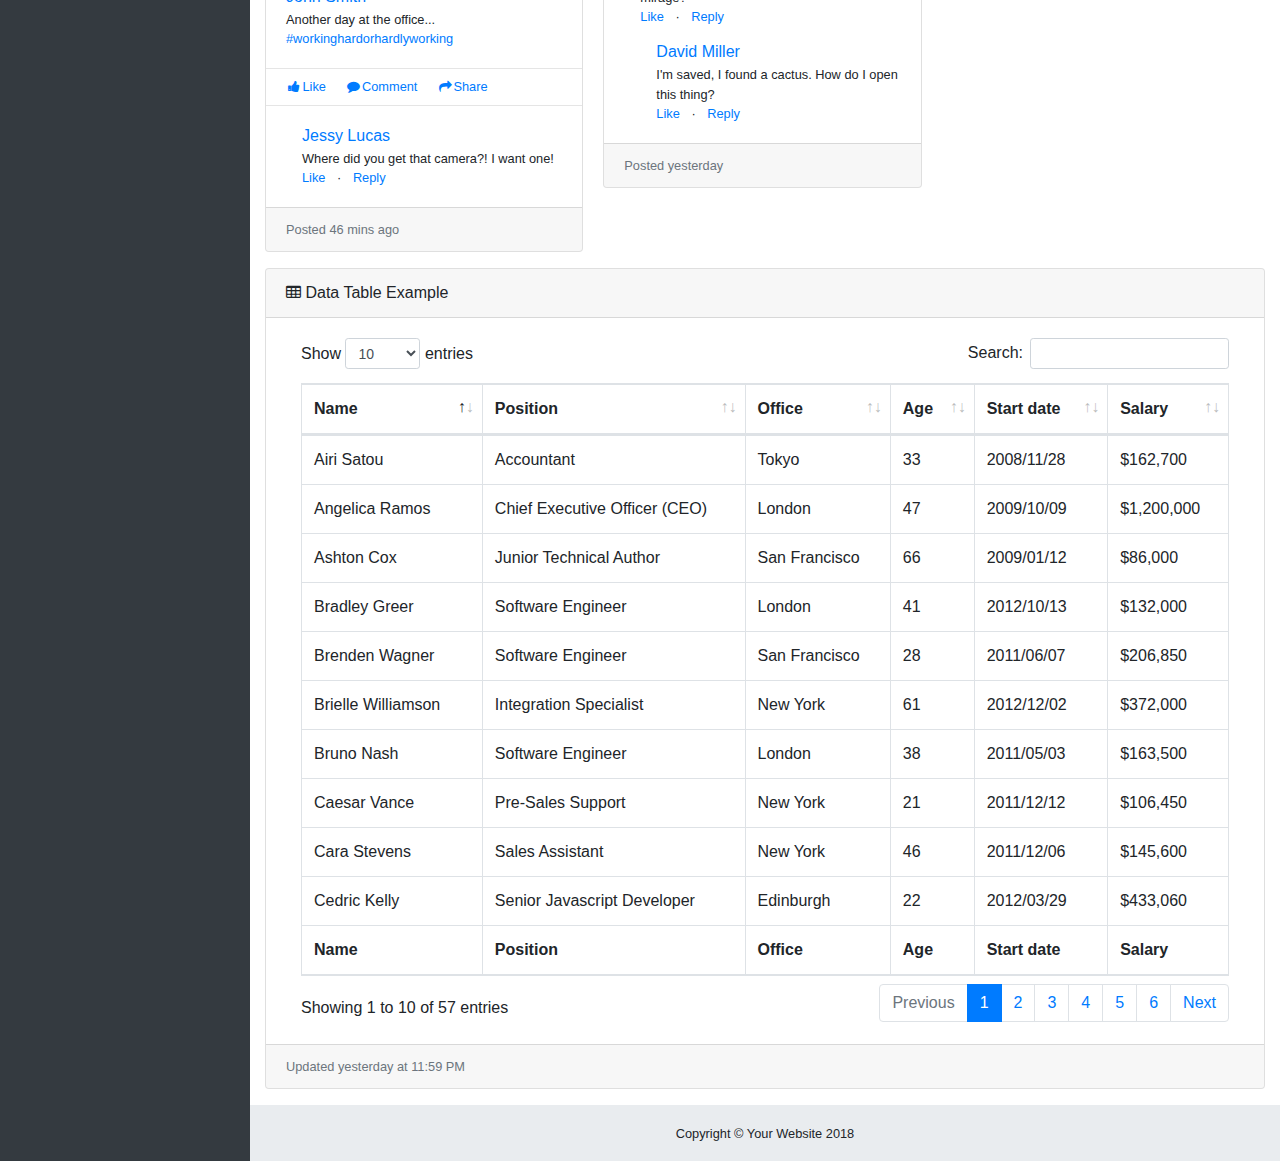
==== commit 45d44d73: "Cambio de estructura en Aplicación" ====
--- a/Web/template/index.html
+++ b/Web/template/index.html
@@ -117,6 +117,7 @@
           </a>
         </li>
       </ul>
+        <!--flecha_inicio-->
       <ul class="navbar-nav sidenav-toggler">
         <li class="nav-item">
           <a class="nav-link text-center" id="sidenavToggler">
@@ -124,6 +125,7 @@
           </a>
         </li>
       </ul>
+        <!--flecha_fin-->
       <ul class="navbar-nav ml-auto">
         <li class="nav-item dropdown">
           <a class="nav-link dropdown-toggle mr-lg-2" id="messagesDropdown" href="#" data-toggle="dropdown" aria-haspopup="true" aria-expanded="false">
